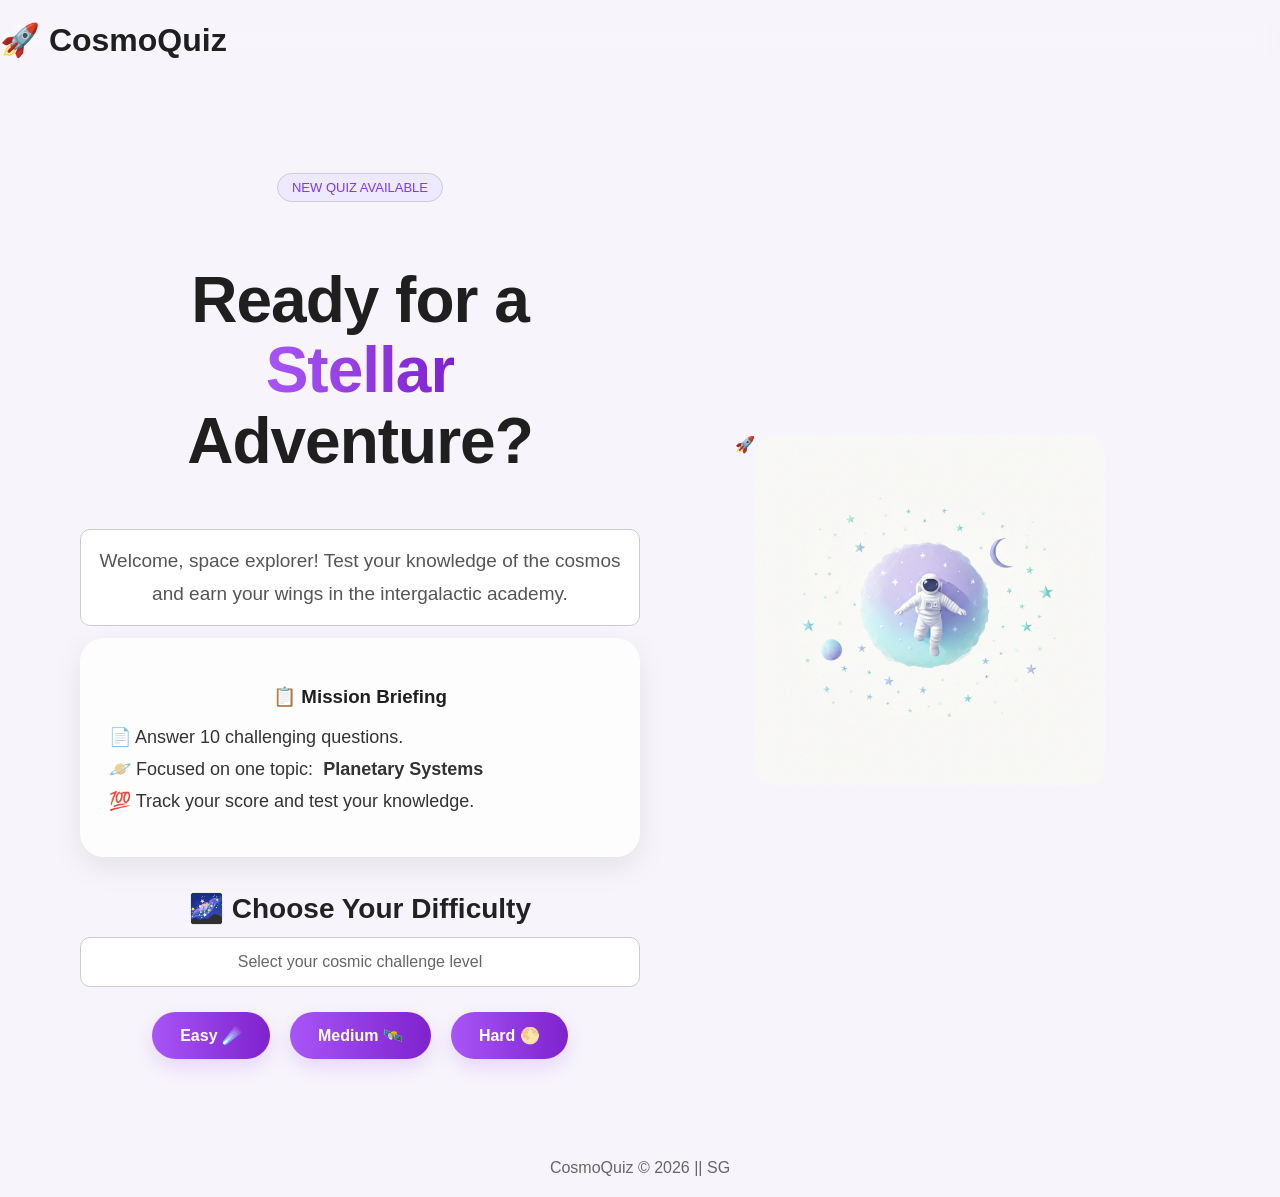
==== index.html @ 0f00e543 "Rename 04_Home_page.html to index.html" ====
<!DOCTYPE html>
<html>
    <head>
        <title>CosmoQuiz</title>
        <meta charset = "UTF-8"> <!--Supports all characters-->
        <meta name="viewport" content="width=device-width, initial-scale=1.0"> <!--Responsive Designing-->
        <link rel="stylesheet" href="styling.css"> <!--External Linking of CSS file-->
        <link rel="icon" type="image/png" href="favicon.png"> <!--Favicon-->
    </head>

    <body>
        <header class="navbar">
            <h1>🚀 CosmoQuiz</h1>
        </header>
        <!--MAIN HOME SECTION-->
        <section class="home"> 
            <div class="home-left"> <!--LEFT SIDE CONTENT-->
                <p class="badge">NEW QUIZ AVAILABLE</p> <!--BADGE-->

                <h1>
                    Ready for a <br><span>Stellar</span><br>
                    Adventure? 
                </h1>
                <!--INTRO PARA-->
                <p class="introduction">
                    Welcome, space explorer! Test your knowledge of the cosmos and earn your wings in the intergalactic academy.
                </p>


                <div class="card">
                    <h3>📋 Mission Briefing</h3>
                    <ul>
                        <!--LIST OF INSTRUCTIONS-->
                        <li>📄 Answer 10 challenging questions.</li>
                        <li>🪐 Focused on one topic: <b>Planetary Systems</b></li>
                        <li>💯 Track your score and test your knowledge.</li>
                    </ul>
                </div>

                <div class="difficulty-section">

                    <h3 class="difficulty-title">
                         🌌 Choose Your Difficulty
                    </h3>

                    <p class="difficulty-subtitle">
                        Select your cosmic challenge level
                    </p>
                    <div class="difficulty-buttons">
                        <button onclick="setDifficulty('easy')">
                             Easy ☄️
                        </button>

                        <button onclick="setDifficulty('medium')">
                            Medium 🛰️
                        </button>

                        <button onclick="setDifficulty('hard')">
                            Hard 🌕
                        </button>

    </div>

</div>
                
            </div>

            <!--RIGHT SIDE BUTTON-->
            <div class="home-right">
                <div class="planet">🚀</div>
                <img src="astronaut.png" class="home-image">
            </div>
        </section>
        <script>
            function setDifficulty(level){
                sessionStorage.setItem("difficulty", level);
                window.location.href = "05_QUIZ_PAGE_@.html";
}
        </script>

        <!--FOOTER-->
        <footer>
            CosmoQuiz © 2026 || SG
        </footer>
    </body>
</html>
---- styling.css ----
/*LOGIN, SIGN-UP, FORGOT PASSWORD*/
.auth-links{
    margin-top: 22px;
    display: flex;
    flex-direction: column;
    align-items: center;
    gap: 12px;
}

.auth-links a{
    text-decoration: none;
    color: #7e22ce;
    font-size: 15px;
    font-weight: 600;
    transition: 0.3s ease;
}

.auth-links a:hover{
    color: #a855f7;
    transform: scale(1.05);
}

.login-card input{
    width: 100%;
    padding: 16px;
    margin-top: 15px;
    border-radius: 18px;
    border: 2px solid transparent;
    background: rgba(255,255,255,0.7);
    font-size: 15px;
    box-sizing: border-box;
    transition: 03.s ease;
    box-shadow: 0 4px 12px rgba(0,0,0,0.05);
}

.login-card input:focus{
    outline: none;
    border-color: #a855f7;
    box-shadow: 0 0 12px rgba(168,85,247,0.25);
    transform: scale(1.02);
}

.login-card:hover{
    transform: translateY(-5px);
    box-shadow: 0 22px 55px rgba(168,85,247,0.25);
}

.login-card h1{
     font-size: 38px;
     margin-bottom: 10px;
     font-weight: 800;
     color: #1f1f1f;
}
.login-icon{
    font-size: 60px;
    margin-bottom: 10px;
    animation: float 3s ease-in-out infinite;
}

@keyframes float{
    0%{
        transform: translateY(0px);
    }

    50%{
        transform: translateY(-10px);
    }

    100%{
        transform: translateY(0px);
    }
}



.message-box{
    position: fixed;
    top: 30px;
    right: 30px;
    background:
    rgba(255,255,255,0.2);
    backdrop-filter: blur(16px);
    padding: 18px 28px;
    border-radius: 18px;
    color: #1f1f1f;
    font-weight: 600;
    border:
    1px solid rgba(255,255,255,0.3);
    box-shadow:
    0 10px 30px rgba(0,0,0,0.1);
    opacity: 0;
    transform: translateY(-20px);
    transition: 0.4s ease;
    z-index: 1000;
    pointer-events: none;
}

.message-box.show{
    opacity: 1;
    transform: translateY(0);
}


/*Resest password*/
/* RESET POPUP */

.reset-popup{
    position: fixed;
    top: 0;
    left: 0;
    width: 100%;
    height: 100vh;
    background: rgba(0,0,0,0.4);
    display: flex;
    justify-content: center;
    align-items: center;
    opacity: 0;
    pointer-events: none;
    transition: 0.3s ease;
    z-index: 2000;
}

/* SHOW POPUP */

.reset-popup.show{
    opacity: 1;
    pointer-events: auto;
}

/* CARD */

.reset-card{
    width: 360px;
    padding: 35px;
    border-radius: 28px;
    background: rgba(255,255,255,0.2);
    backdrop-filter: blur(16px);
    text-align: center;
    box-shadow: 0 15px 40px rgba(0,0,0,0.2);
    border:
    1px solid rgba(255,255,255,0.3);
}

/* INPUT */

.reset-card input{
    width: 100%;
    padding: 15px;
    margin-top: 18px;
    border-radius: 16px;
    border: none;
    font-size: 15px;
    box-sizing: border-box;
}

/* BUTTON */

.reset-card button{
    width: 100%;
    padding: 15px;
    margin-top: 18px;
    border: none;
    border-radius: 30px;
    background:linear-gradient(90deg, #a855f7, #7e22ce);
    color: white;
    font-size: 16px;
    font-weight: 700;
    cursor: pointer;
}
/* BODY */
body{
    font-family: Segoe UI, Arial, sans-serif;
    background: #f7f5fb;
    margin: 0;
    padding: 0;
    color: #1f1f1f;
}

/* NAVBAR */
.navbar{
    position: sticky;
    top: 0;
    z-index: 100;
    backdrop-filter: blur(10px);
}

/* HOME PAGE */
.home{
    display: flex;
    justify-content: space-between;
    align-items: center;
    padding: 80px;
}

.home-left{
    width: 50%;
    text-align: center;
}

.home-right{
    width: 50%;
    display: flex;
    justify-content: center;
}

.home-image{
    width: 350px;
    border-radius: 20px;
}

.home h1{
    font-size: 64px;
    font-weight: 800;
    letter-spacing: -1px;
    line-height: 1.1;
}

.home span{

    background:
    linear-gradient(
        90deg,
        #a855f7,
        #7e22ce
    );
    -webkit-background-clip: text;

    -webkit-text-fill-color: transparent;
}

.introduction{
    font-size: 19px;
    line-height: 1.7;
    color: #555;
    margin-top: 18px;
}

ul{
    list-style: none;
    padding: 0;
}

li{
    font-size: 18px;
    margin: 10px 0;
    display: flex;
    align-items: center;
    gap: 10px;
    color: #333;
    font-weight: 500;
}

.badge{
    background: #ede9fe;
    color: #7c3aed;
    padding: 6px 14px;
    border-radius: 20px;
    font-size: 13px;
    display: inline-block;
    margin-bottom: 10px;
}

/*LOGIN PAGE */

/* LOGIN CARD */
.login-container{
    min-height: 100vh;
    display: flex;
    justify-content: center;
    align-items: center;
    padding: 20px;
     background:linear-gradient(
        135deg,
        #f3e8ff,
        #faf5ff,
        #ede9fe
    );
}
.login-card{

    width: 400px;
    padding: 40px;
    border-radius: 30px;
    background: rgba(255,255,255,0.18);
    backdrop-filter: blur(16px);
    -webkit-backdrop-filter: blur(16px);
    border:
    1px solid rgba(255,255,255,0.35);
    box-shadow:
    0 15px 40px rgba(168,85,247,0.18);
    text-align: center;
    transition: 0.4s ease;
}

/* Instruction box */
.login-card p{
    color: #555;
    font-size: 15px;
    line-height: 1.7;
    margin-bottom: 22px;
    background:
    rgba(255,255,255,0.25);
    padding: 14px;
    border-radius: 18px;
}

/* Input field FIX */
#username{
    width: 100%;
    padding: 14px;
    border-radius: 12px;
    border: 1px solid #ddd;
    font-size: 16px;
    outline: none;
    margin-bottom: 20px;
    box-sizing: border-box; /* IMPORTANT */
}

/* Focus effect */
#username:focus{
    border: 1px solid #a855f7;
    box-shadow: 0 0 5px rgba(168,85,247,0.3);
}

/* TOP QUIZ INFO SECTION */

.quiz-top{
    background: linear-gradient(
        135deg,
        #f3e8ff,
        #ffffff
    );
    padding: 18px;
    border-radius: 18px;
    margin-bottom: 20px;
    box-shadow:
    0 8px 20px rgba(168,85,247,0.12);
}
/* PROGRESS BAR */
.progress-bar{
    width: 100%;
    height: 14px;
    background: #ede9fe;
    border-radius: 30px;
    overflow: hidden;
    margin: 15px 0;
}

.progress{
    height: 100%;
    border-radius: 30px;
    background:
    linear-gradient(
        90deg,
        #a855f7,
        #7e22ce
    );
    transition: width 0.5s ease;
    box-shadow:
    0 0 12px rgba(168,85,247,0.4);
}

#progressText{
    font-size: 18px;
    font-weight: 700;
    color: #7e22ce;
    margin-bottom: 12px;
}

/* TIMER */
#timer{
    width: fit-content;
    padding: 10px 18px;
    border-radius: 30px;
    background: #faf5ff;
    color: #7e22ce;
    font-size: 15px;
    font-weight: 600;
    margin-top: 10px;
    border: 1px solid #e9d5ff;
}

.timer-bar{
    width: 100%;
    height: 10px;
    background: #1e293b;
    border-radius: 20px;
    overflow: hidden;
    margin-top: 10px;
}

#timerFill{
    width: 100%;
    height: 100%;
    background: linear-gradient(90deg,#06b6d4,#7c3aed);
     transition: 1s linear;
}

/* Button */
.login-card button{
    width: 100%;
    padding: 16px;
    margin-top: 22px;
    border: none;
    border-radius: 40px;
    background: linear-gradient(90deg,#a855f7,#9333ea);
    color: white;
    font-size: 17px;
    font-weight: 700;
    transition: 0.3s ease;
    box-shadow: 0 10px 25px rgba(168,85,247,0.22);
    cursor: pointer;
}

.login-card button:hover{

    transform:translateY(-3px);
    box-shadow:0 15px 35px rgba(168,85,247,0.35);
}

/* BUTTON */
.btn{
    display: inline-block;
    padding: 14px 30px;
    background: linear-gradient(90deg,#a855f7,#9333ea);
    color: white;
    border-radius: 30px;
    text-decoration: none;
    font-weight: 500;
    margin-top: 20px;
    transition: 0.3s;
}

.btn:hover{
    transform: scale(1.05);
}

.btn:disabled{
    opacity: 0.5;
    cursor: not-allowed;
}

/*DIFFICULTY BUTTONS*/
.difficulty-section{
    text-align: center;
    margin-top: 35px;
}

.difficulty-title{
    font-size: 28px;
    font-weight: 700;
    color: #222;
    margin-bottom: 8px;
}

.difficulty-subtitle{
    font-size: 16px;
    color: #666;
    margin-bottom: 25px;
}
.difficulty-buttons{
    display: flex;
    justify-content: center;
    gap: 20px;
    margin-top: 25px;
}

.difficulty-buttons button{
    padding: 14px 28px;
    border: none;
    border-radius: 30px;
    font-size: 16px;
    font-weight: 600;
    cursor: pointer;
    transition: 0.3s ease;
    background:linear-gradient(90deg,#a855f7, #7e22ce);
    color: white;
    box-shadow: 0 8px 20px rgba(168,85,247,0.2);
}

.difficulty-buttons button:hover{
    transform:
    translateY(-3px);
    box-shadow:0 12px 28px rgba(168,85,247,0.3);
}

/* QUIZ CONTAINER */
.quiz-container{
    width: 700px;
    margin: 20px auto;
    padding: 20px;
    background: white;
    border-radius: 20px;
    box-shadow: 0 10px 25px rgba(0,0,0,0.08);
}

.quiz-container h2{
    font-size: 28px;
}
#question{

    font-size: 28px;
    font-weight: 700;
    line-height: 1.5;
    color: #1f1f1f;
    text-align: center;
    margin: 25px 0;
    padding: 18px 22px;
    border-radius: 18px;
    background:
    linear-gradient(
        135deg,
        #faf5ff,
        #ffffff
    );
    box-shadow:
    0 8px 20px rgba(168,85,247,0.12);
    border: 1px solid #eee;
     transition: 0.3s ease;
}

#question:hover{

    transform: scale(1.01);
    box-shadow:
    0 10px 25px rgba(168,85,247,0.2);
}

/* ANSWER CARD */
.popup{
    position: fixed;
    top: 0;
    left: 0;
    width: 100%;
    height: 100%;
    background: rgba(0,0,0,0.5);
    display: none;
    justify-content: center;
    align-items: center;
    z-index: 1000;
}

.popup-card{
    width: 420px;
    padding: 35px;
    border-radius: 20px;
    background: white;
    text-align: center;
    box-shadow: 0 10px 30px rgba(0,0,0,0.2);
}

.popup-image{
    width: 300px;
    height: 200px;
    object-fit: cover;
    border-radius: 15px;
    margin: 20px 0;
}

.popup-card h2{
    font-size: 30px;
    margin-bottom: 10px;
}

.popup-card p{
    font-size: 18px;
    border: none;
    background: #f3f0ff;
}

.popup-card button{
    margin-top: 15px;
    padding: 12px 30px;
    border: none;
    border-radius: 30px;
    background: linear-gradient(90deg,#a855f7,#9333ea);
    color: white;
    font-size: 16px;
    cursor: pointer;
}

/* IMAGE */
.quizImage{

    width: 100%;
    max-width: 420px;
    height: 240px;
    object-fit: cover;
    display: block;
    margin: 20px auto;
    border-radius: 22px;
    border: 3px solid rgba(255,255,255,0.6);
    box-shadow:
    0 12px 30px rgba(0,0,0,0.18);
    transition: 0.4s ease;
}

.quizImage:hover{
    transform:
    scale(1.03);
    box-shadow:
    0 18px 40px rgba(168,85,247,0.28);
}

.quizImage{
    background:
    linear-gradient(
        135deg,
        #f3e8ff,
        #ffffff
    );
    padding: 6px;
}

/* OPTIONS */
p{
    display: block;
    padding: 15px;
    border: 1px solid #ccc;
    border-radius: 10px;
    margin: 12px 0;
    font-size: 16px;
    cursor: pointer;
    background: #ffffff;
    color: #000;
    transition: 0.3s;
}

.option{
    position: relative;

    padding: 18px 20px;
    margin: 14px 0;
    border-radius: 18px;
    background: rgba(255,255,255,0.75);
    backdrop-filter: blur(8px);
    border: 1px solid rgba(255,255,255,0.4);
    box-shadow:
    0 8px 20px rgba(0,0,0,0.08);
    font-size: 17px;
    font-weight: 500;
    color: #222;
    cursor: pointer;
    overflow: hidden;
    transition: all 0.35s ease;
}
.option:hover{

    transform: translateY(-4px) scale(1.01);
    border: 1px solid #c084fc;
    box-shadow:
    0 12px 25px rgba(168,85,247,0.25);
    background:
    linear-gradient(
        135deg,
        rgba(243,232,255,0.9),
        rgba(255,255,255,0.95)
    );
}

.option::before{

    content: "";
    position: absolute;
    top: 0;
    left: -100%;
    width: 100%;
    height: 100%;
    background:
    linear-gradient(
        90deg,
        transparent,
        rgba(255,255,255,0.5),
        transparent
    );

    transition: 0.6s;
}
.option:hover::before{
    left: 100%;
}
.correct{
    background: #dcfce7 !important;
    border: 2px solid #22c55e !important;
}

.wrong{
    background: #fee2e2 !important;
    border: 2px solid #ef4444 !important;
}
.extra-buttons{
    display: flex;
    justify-content: center;
    align-items: center;
    gap: 20px;
    margin-top: 25px;
    text-align: center;
}
.extra-buttons a{
    padding: 12px 25px;
    border-radius: 25px;
    text-decoration: none;
    transition: 0.3s;
}
.extra-buttons a:hover{
    transform: scale(1.05);
}

/* RESULT TEXT */
#result{
    font-weight: bold;
    margin-top: 15px;
    font-size: 18px;
}

/* BUTTONS */

.top-home-btn{
   width: 100%;
   display: flex;
   justify-content: center;
   align-items: center;
   margin-bottom: 20px;
   margin-top: 20px;
}

.home-btn{
    text-decoration: none;
    background: linear-gradient(135deg,#7c3aed,#06b6d4);
    color: white;
    padding: 12px 28px;
    border-radius: 12px;
    font-weight: bold;
    transition: 0.3s;
    font-size: 18px;
    display: inline-block;
}

.home-btn:hover{
    transform: scale(1.05);
}

.buttons{
    display: flex;
    justify-content: space-between;
    margin-top: 20px;
}

.home-center{
    display: flex;
    justify-content: center;
    margin-top: 30px;
}

.next-btn{
    background:
    linear-gradient(
        90deg,
        #a855f7,
        #7e22ce
    );
    color: white;
    box-shadow:
    0 8px 20px rgba(168,85,247,0.28);
}

.back-btn{
    background: white;
    color: #7e22ce;
    border: 2px solid #e9d5ff;
}

.next-btn:hover,
.back-btn:hover{
    transform:
    translateY(-4px);
    box-shadow:
    0 12px 25px rgba(168,85,247,0.22);
}
/*For CORRECT or WRONG options*/
#resultBox{
    margin-top: 15px;
    padding: 12px;
    border-radius: 12px;
    background: #f3f0ff;   
    font-weight: bold;
    text-align: center;
}

/* RESULT PAGE */
.result-container{
    max-width: 900px;
    margin: 50px auto;
    padding: 50px;
    border-radius: 30px;
    background:
    linear-gradient(
        135deg,
        #faf5ff,
        #ffffff
    );
    box-shadow:
    0 15px 40px rgba(168,85,247,0.12);
    text-align: center;
}

.result-container h1{
    font-size: 56px;
    font-weight: 800;
    margin-bottom: 10px;
    text-align: center;
}

.result-container h2{
    font-size: 32px;
    font-weight: 700;
    margin-bottom: 20px;
    text-align: center;
}

.result-cards{
    display: flex;
    justify-content: center;
    align-items: center;
    gap: 35px;
    margin: 40px 0;
    flex-wrap: wrap;
}

.result-cards .card{
    width: 220px;
    border-radius: 22px;
    padding: 30px;
    background: white;
    transition: 0.3s ease;
}

.result-cards .card:hover{
    transform:
    translateY(-8px);
    box-shadow:
    0 18px 35px rgba(168,85,247,0.18);
}

.card{
    background: rgba(255,255,255,0.75);
    backdrop-filter: blur(10px);
    border: 1px solid rgba(255,255,255,0.4);
    border-radius: 24px;
    padding: 28px;
    box-shadow:
    0 10px 30px rgba(0,0,0,0.08);
    transition: 0.3s ease;
}

.card:hover{
    transform:
    translateY(-5px);
    box-shadow:
    0 18px 40px rgba(168,85,247,0.18);
}

.top-cards{
    display: flex;
    justify-content: center;
    gap: 30px;
    margin-top: 30px;
    flex-wrap: wrap;
}

.result-card{
    background: white;
    padding: 30px;
    border-radius: 15px;
    width: 260px;
    box-shadow: 0 10px 20px rgba(0,0,0,0.05);
    font-size: 18px;
    text-align: center;
}

.result-subtitle{
    background: #f3f0ff;
    color: #6b21a8;
    padding: 12px 20px;
    border-radius: 25px;
    display: inline-block;
    margin-top: 10px;
    font-size: 15px;
}

.result-image{
    width: 120px;
    display: block;
    margin: 0 auto 20px auto;
    animation: pop 1.5s ease infinite alternate;
}

.result-buttons{
    display: flex;
    justify-content: center;
    align-items: center;
    gap: 20px;
    margin-top: 35px;
    flex-wrap: wrap;
}

.result-buttons a{
    padding: 14px 30px;
    border-radius: 40px;
    text-decoration: none;
    font-size: 16px;
    font-weight: 600;
    transition: 0.3s ease;
    display: inline-block;
}

#score,
#accuracy, #highScore{
    font-size: 42px;
    font-weight: 800;
    color: #7e22ce;
}

.highscore-section{
    display: flex;
    justify-content: center;
    margin-top: 30px;
}

.highscore-card{
    width: 260px;
    text-align: center;
}

.leaderboard-card{
    background: white;
    padding: 25px;
    border-radius: 25px;
    margin-top: 20px;
    box-shadow: 0 10px 30px rgba(0,0,0,0.08);
    width: 80%;
    margin: 40px auto;

}

.leaderboard-card h2{
    text-align:center;
    margin-bottom:20px;
    font-size:40px;
}

.leaderboard-item{
    background:#f7f7f7;
    padding:15px;
    margin:12px 0;
    border-radius:15px;
    font-size:20px;
    font-weight:bold;
}

#leaderboard p{
    background: #f4f4f4;
    padding: 12px;
    border-radius: 10px;
    margin: 10px 0;
    font-weight: bold;
}

/* FOOTER */
footer{
    text-align: center;
    padding: 20px;
    color: #666;
}
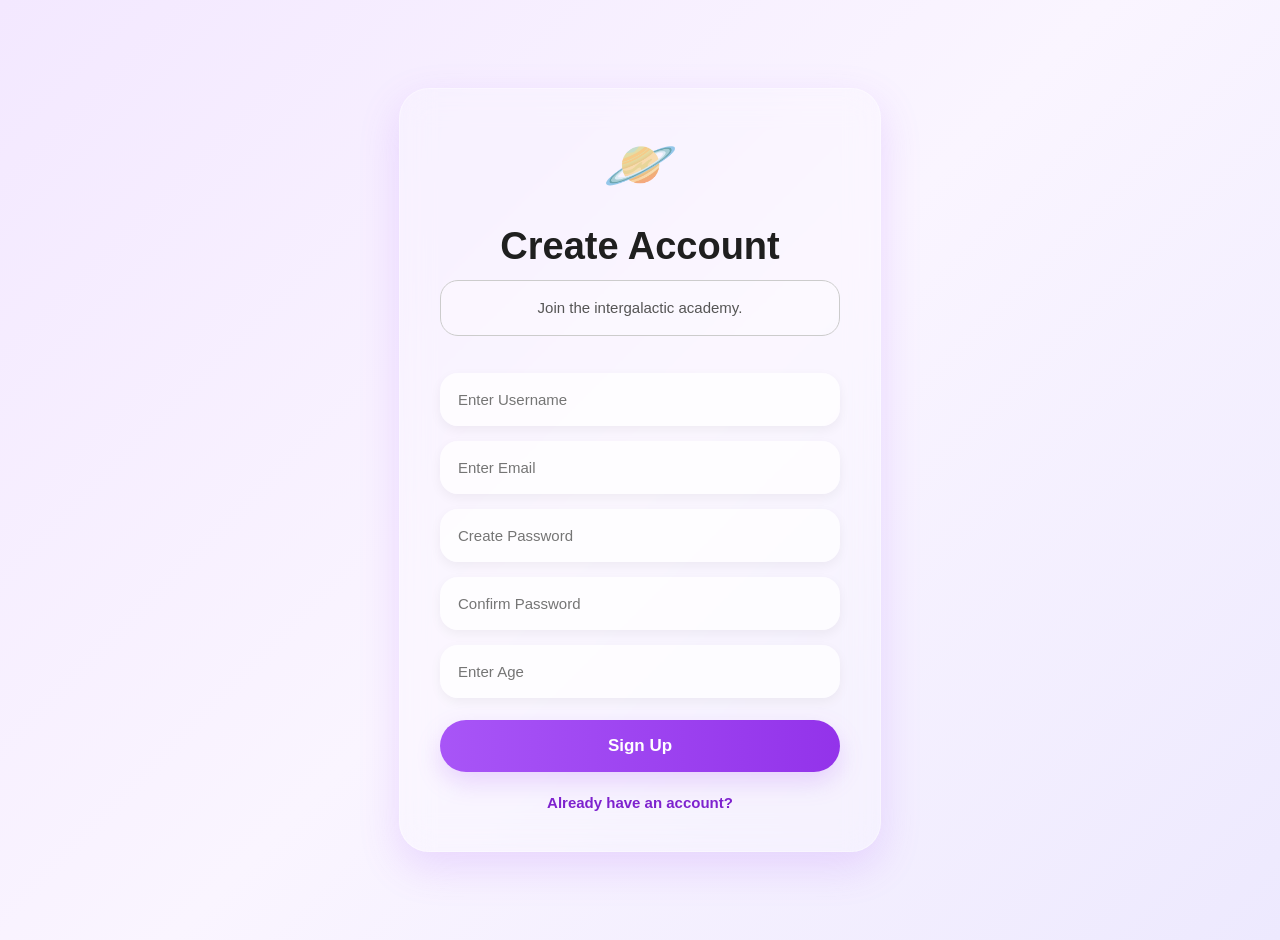
==== commit 3bf10c9d: "Rename 01_SIGN_UP_PAGE_@.html to index.html" ====
--- a/index.html
+++ b/index.html
@@ -1,4 +1,6 @@
 <!DOCTYPE html>
+<html>
+    <!DOCTYPE html>
 <html>
     <head>
         <title>CosmoQuiz</title>
@@ -7,80 +9,107 @@
         <link rel="stylesheet" href="styling.css"> <!--External Linking of CSS file-->
         <link rel="icon" type="image/png" href="favicon.png"> <!--Favicon-->
     </head>
+    <body>
 
-    <body>
-        <header class="navbar">
-            <h1>🚀 CosmoQuiz</h1>
-        </header>
-        <!--MAIN HOME SECTION-->
-        <section class="home"> 
-            <div class="home-left"> <!--LEFT SIDE CONTENT-->
-                <p class="badge">NEW QUIZ AVAILABLE</p> <!--BADGE-->
+        <div class="login-container">
 
-                <h1>
-                    Ready for a <br><span>Stellar</span><br>
-                    Adventure? 
-                </h1>
-                <!--INTRO PARA-->
-                <p class="introduction">
-                    Welcome, space explorer! Test your knowledge of the cosmos and earn your wings in the intergalactic academy.
-                </p>
+            <div id="messageBox" class="message-box"></div>
 
+            <div class="login-card">
 
-                <div class="card">
-                    <h3>📋 Mission Briefing</h3>
-                    <ul>
-                        <!--LIST OF INSTRUCTIONS-->
-                        <li>📄 Answer 10 challenging questions.</li>
-                        <li>🪐 Focused on one topic: <b>Planetary Systems</b></li>
-                        <li>💯 Track your score and test your knowledge.</li>
-                    </ul>
+                <div class="login-icon">🪐</div>
+
+                <h1>Create Account</h1>
+                <p>Join the intergalactic academy.</p>
+                
+                <input type="text" id="signupUsername" placeholder="Enter Username">
+
+                <input type="email" id="signupEmail" placeholder="Enter Email">
+                
+                <input type="password" id="signupPassword" placeholder="Create Password">
+
+                <input type="password" id="confirmPassword" placeholder="Confirm Password">
+
+                <input type="number" id="signupAge" placeholder="Enter Age">
+
+                <button onclick="signupUser()">
+                    Sign Up
+                </button>
+
+                <div class="auth-links">
+                    <a href="02_LOGIN_PAGE_@.html">Already have an account?</a>
                 </div>
+            </div>
+        </div>
 
-                <div class="difficulty-section">
+       <script>
 
-                    <h3 class="difficulty-title">
-                         🌌 Choose Your Difficulty
-                    </h3>
+function showMessage(text){
 
-                    <p class="difficulty-subtitle">
-                        Select your cosmic challenge level
-                    </p>
-                    <div class="difficulty-buttons">
-                        <button onclick="setDifficulty('easy')">
-                             Easy ☄️
-                        </button>
+    let box =
+    document.getElementById("messageBox");
 
-                        <button onclick="setDifficulty('medium')">
-                            Medium 🛰️
-                        </button>
+    box.innerHTML = text;
 
-                        <button onclick="setDifficulty('hard')">
-                            Hard 🌕
-                        </button>
+    box.classList.add("show");
 
-    </div>
+    setTimeout(function(){
 
-</div>
-                
-            </div>
+        box.classList.remove("show");
 
-            <!--RIGHT SIDE BUTTON-->
-            <div class="home-right">
-                <div class="planet">🚀</div>
-                <img src="astronaut.png" class="home-image">
-            </div>
-        </section>
-        <script>
-            function setDifficulty(level){
-                sessionStorage.setItem("difficulty", level);
-                window.location.href = "05_QUIZ_PAGE_@.html";
+    },3000);
 }
-        </script>
 
-        <!--FOOTER-->
-        <footer>
-            CosmoQuiz © 2026 || SG
-        </footer>
+function signupUser(){
+
+    let username = document.getElementById("signupUsername").value;
+
+    let email = document.getElementById("signupEmail").value;
+
+    let password = document.getElementById("signupPassword").value;
+
+    let confirmPassword = document.getElementById("confirmPassword").value;
+
+    let age = document.getElementById("signupAge").value;
+
+    // EMPTY FIELDS
+    if(username === "" || email === "" || password === "" || confirmPassword === "" || age === ""){
+
+        showMessage(
+            "Please fill all fields ⚠️"
+        );
+
+        return;
+    }
+
+    if(password !== confirmPassword){
+        showMessage(
+            "Passwords do not match ❌"
+        );
+        return;
+    }
+
+    // SAVE ACCOUNT
+    localStorage.setItem('username',username);
+    
+    localStorage.setItem("email", email);
+
+    localStorage.setItem("password", password);
+
+    localStorage.setItem("age", age);
+
+    showMessage(
+        "Account Created Successfully 🚀"
+    );
+
+    setTimeout(function(){
+
+        window.location.href =
+        "02_LOGIN_PAGE_@.html";
+
+    },1500);
+}
+
+</script>
     </body>
 </html>
